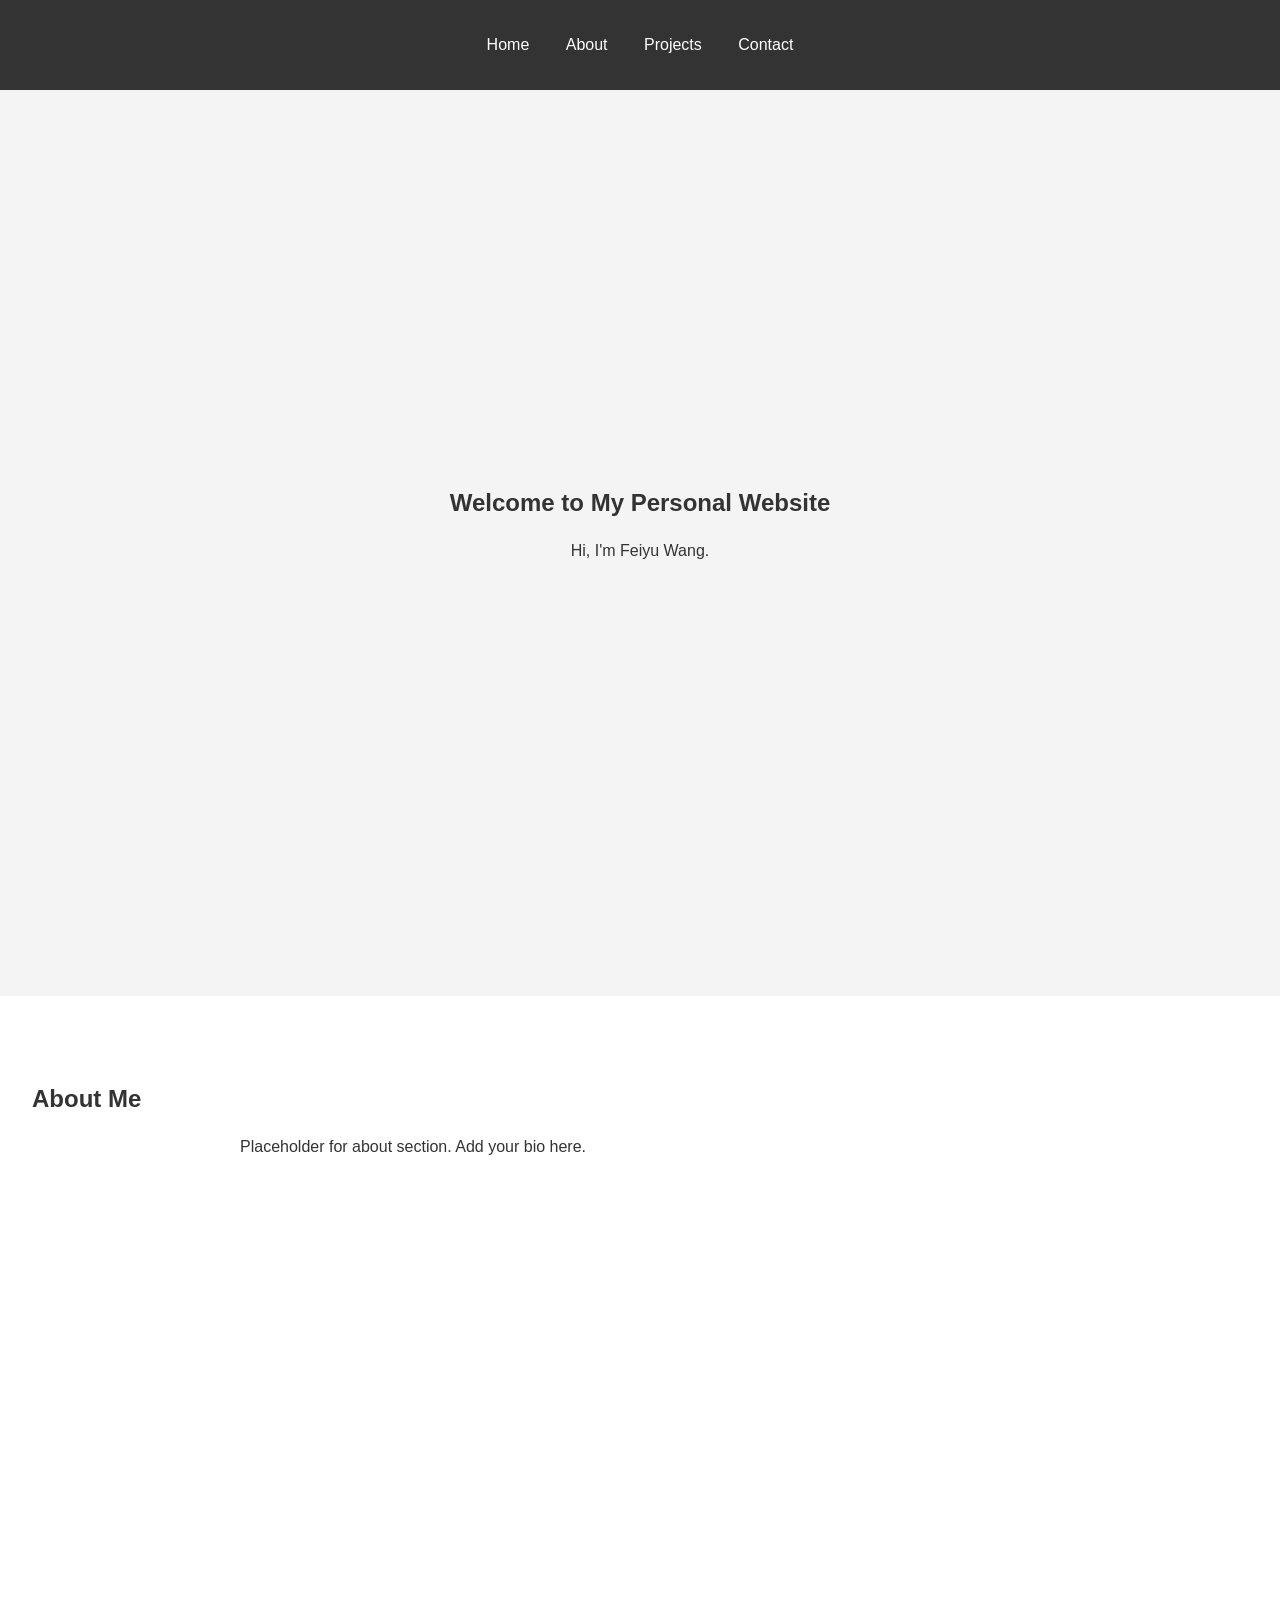
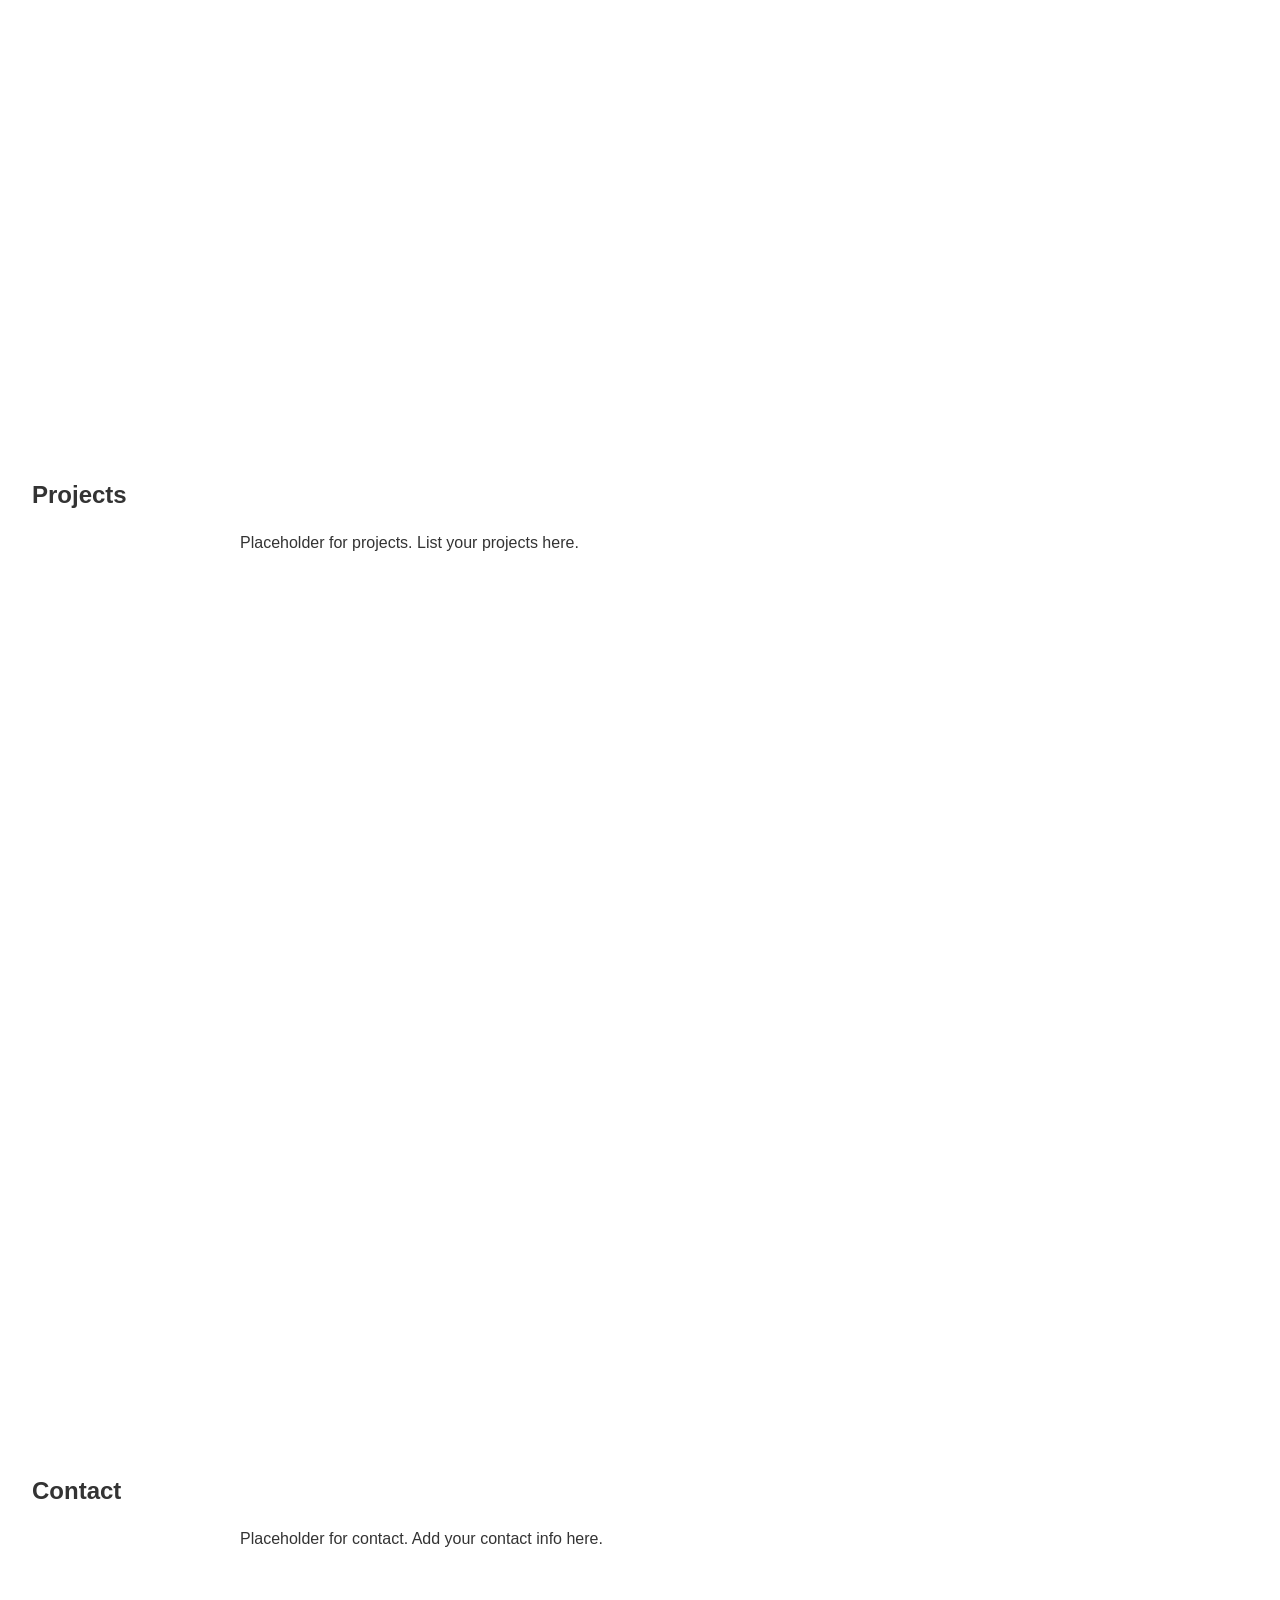
==== index.html @ bc4f3fb4 "Add initial site scaffold Bare academic homepage scaffold with Home / About / Projects / Contact sec" ====
<!DOCTYPE html>
<html lang="en">
<head>
    <meta charset="UTF-8">
    <meta name="viewport" content="width=device-width, initial-scale=1.0">
    <title>Feiyu Wang - Personal Website</title>
    <link rel="stylesheet" href="css/style.css">
</head>
<body>
    <header>
        <nav>
            <ul>
                <li><a href="#home">Home</a></li>
                <li><a href="#about">About</a></li>
                <li><a href="#projects">Projects</a></li>
                <li><a href="#contact">Contact</a></li>
            </ul>
        </nav>
    </header>
    <section id="home">
        <h1>Welcome to My Personal Website</h1>
        <p>Hi, I'm Feiyu Wang.</p>
    </section>
    <section id="about">
        <h2>About Me</h2>
        <p>Placeholder for about section. Add your bio here.</p>
    </section>
    <section id="projects">
        <h2>Projects</h2>
        <p>Placeholder for projects. List your projects here.</p>
    </section>
    <section id="contact">
        <h2>Contact</h2>
        <p>Placeholder for contact. Add your contact info here.</p>
    </section>
    <script src="js/script.js"></script>
</body>
</html>
---- css/style.css ----
body {
    font-family: Arial, sans-serif;
    margin: 0;
    padding: 0;
    line-height: 1.6;
    color: #333;
}

header {
    background: #333;
    color: #fff;
    padding: 1rem 0;
    position: fixed;
    width: 100%;
    top: 0;
    z-index: 100;
}

nav ul {
    list-style: none;
    padding: 0;
    text-align: center;
}

nav ul li {
    display: inline;
    margin: 0 1rem;
}

nav a {
    color: #fff;
    text-decoration: none;
}

nav a:hover {
    text-decoration: underline;
}

section {
    padding: 4rem 2rem 2rem;
    margin: 0;
    min-height: 100vh;
}

#home {
    background: #f4f4f4;
    text-align: center;
    display: flex;
    flex-direction: column;
    justify-content: center;
    align-items: center;
}

#about, #projects, #contact {
    background: #fff;
}

h1, h2 {
    margin-bottom: 1rem;
}

p {
    max-width: 800px;
    margin: 0 auto;
}
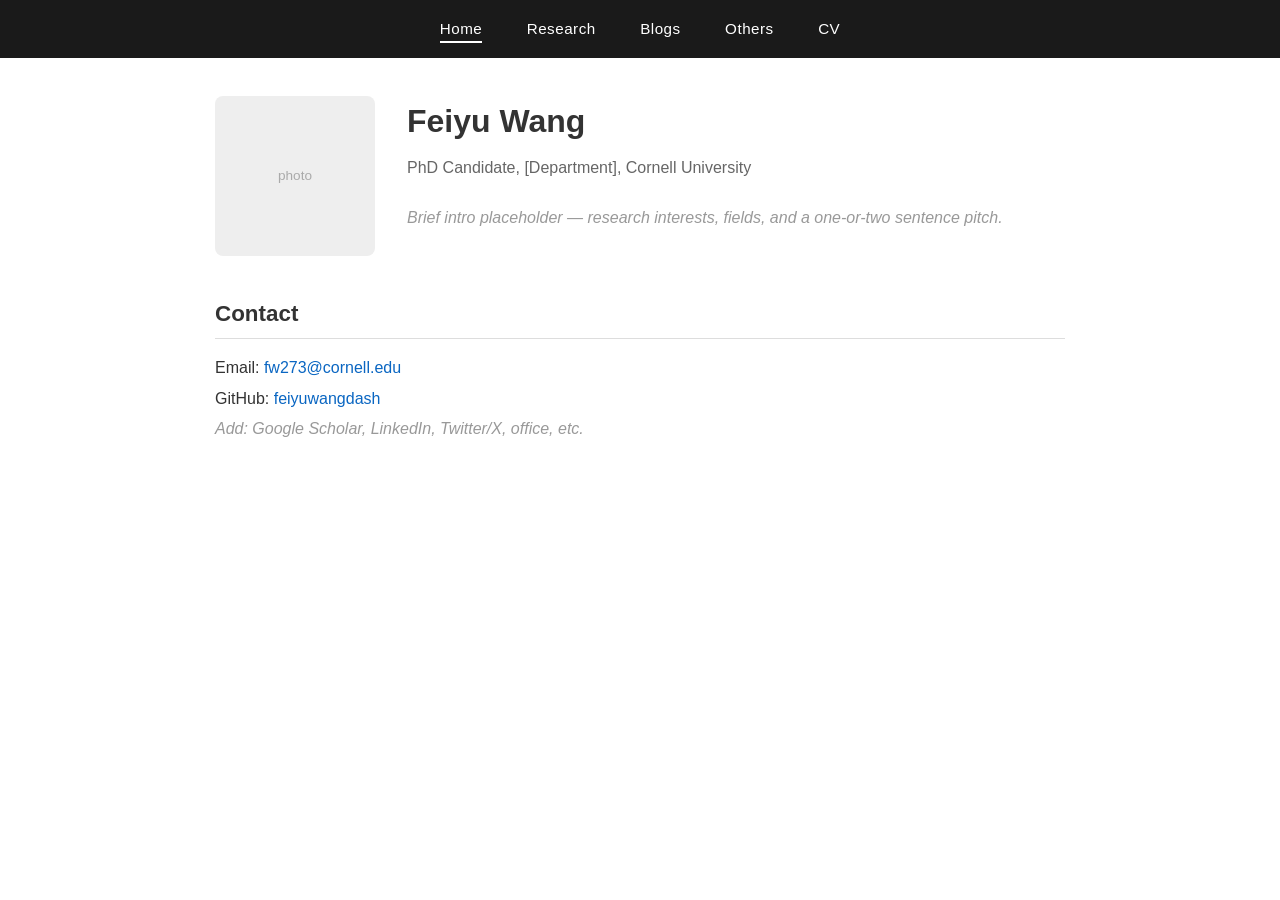
==== commit c5edd5c9: "Restructure nav into Home / Research / Blogs / Others / CV Replace single-page anchor sections with " ====
--- a/index.html
+++ b/index.html
@@ -3,36 +3,38 @@
 <head>
     <meta charset="UTF-8">
     <meta name="viewport" content="width=device-width, initial-scale=1.0">
-    <title>Feiyu Wang - Personal Website</title>
+    <title>Feiyu Wang</title>
     <link rel="stylesheet" href="css/style.css">
 </head>
 <body>
     <header>
         <nav>
             <ul>
-                <li><a href="#home">Home</a></li>
-                <li><a href="#about">About</a></li>
-                <li><a href="#projects">Projects</a></li>
-                <li><a href="#contact">Contact</a></li>
+                <li><a href="index.html" class="active">Home</a></li>
+                <li><a href="research.html">Research</a></li>
+                <li><a href="blogs.html">Blogs</a></li>
+                <li><a href="others.html">Others</a></li>
+                <li><a href="cv.html">CV</a></li>
             </ul>
         </nav>
     </header>
-    <section id="home">
-        <h1>Welcome to My Personal Website</h1>
-        <p>Hi, I'm Feiyu Wang.</p>
-    </section>
-    <section id="about">
-        <h2>About Me</h2>
-        <p>Placeholder for about section. Add your bio here.</p>
-    </section>
-    <section id="projects">
-        <h2>Projects</h2>
-        <p>Placeholder for projects. List your projects here.</p>
-    </section>
-    <section id="contact">
+    <main>
+        <div class="profile">
+            <div class="profile-photo">photo</div>
+            <div>
+                <h1>Feiyu Wang</h1>
+                <p class="subtitle">PhD Candidate, [Department], Cornell University</p>
+                <p class="placeholder">Brief intro placeholder &mdash; research interests, fields, and a one-or-two sentence pitch.</p>
+            </div>
+        </div>
+
         <h2>Contact</h2>
-        <p>Placeholder for contact. Add your contact info here.</p>
-    </section>
+        <ul class="contact-list">
+            <li>Email: <a href="mailto:fw273@cornell.edu">fw273@cornell.edu</a></li>
+            <li>GitHub: <a href="https://github.com/feiyuwangdash">feiyuwangdash</a></li>
+            <li class="placeholder">Add: Google Scholar, LinkedIn, Twitter/X, office, etc.</li>
+        </ul>
+    </main>
     <script src="js/script.js"></script>
 </body>
-</html>+</html>
--- a/css/style.css
+++ b/css/style.css
@@ -1,13 +1,14 @@
 body {
-    font-family: Arial, sans-serif;
+    font-family: -apple-system, BlinkMacSystemFont, "Segoe UI", Helvetica, Arial, sans-serif;
     margin: 0;
     padding: 0;
     line-height: 1.6;
     color: #333;
+    background: #fff;
 }
 
 header {
-    background: #333;
+    background: #1a1a1a;
     color: #fff;
     padding: 1rem 0;
     position: fixed;
@@ -19,47 +20,112 @@
 nav ul {
     list-style: none;
     padding: 0;
+    margin: 0;
     text-align: center;
 }
 
 nav ul li {
     display: inline;
-    margin: 0 1rem;
+    margin: 0 1.25rem;
 }
 
 nav a {
     color: #fff;
     text-decoration: none;
+    font-size: 0.95rem;
+    letter-spacing: 0.5px;
 }
 
 nav a:hover {
     text-decoration: underline;
 }
 
-section {
-    padding: 4rem 2rem 2rem;
-    margin: 0;
-    min-height: 100vh;
+nav a.active {
+    border-bottom: 2px solid #fff;
+    padding-bottom: 4px;
 }
 
-#home {
-    background: #f4f4f4;
-    text-align: center;
-    display: flex;
-    flex-direction: column;
-    justify-content: center;
-    align-items: center;
+main {
+    max-width: 850px;
+    margin: 0 auto;
+    padding: 6rem 2rem 4rem;
 }
 
-#about, #projects, #contact {
-    background: #fff;
+h1 {
+    font-size: 2rem;
+    margin: 0 0 0.5rem;
 }
 
-h1, h2 {
+h2 {
+    font-size: 1.4rem;
+    margin: 2.5rem 0 1rem;
+    border-bottom: 1px solid #ddd;
+    padding-bottom: 0.4rem;
+}
+
+h3 {
+    font-size: 1.15rem;
+    margin: 1.4rem 0 0.4rem;
+}
+
+p {
+    margin: 0.5rem 0;
+}
+
+a {
+    color: #0a66c2;
+    text-decoration: none;
+}
+
+a:hover {
+    text-decoration: underline;
+}
+
+.subtitle {
+    color: #666;
+    margin-bottom: 1.5rem;
+}
+
+.entry {
+    margin-bottom: 1.75rem;
+}
+
+.entry-meta {
+    color: #888;
+    font-size: 0.9rem;
+    margin: 0.1rem 0 0.4rem;
+}
+
+.placeholder {
+    color: #999;
+    font-style: italic;
+}
+
+.profile {
+    display: flex;
+    gap: 2rem;
+    align-items: flex-start;
     margin-bottom: 1rem;
 }
 
-p {
-    max-width: 800px;
-    margin: 0 auto;
-}+.profile-photo {
+    width: 160px;
+    height: 160px;
+    border-radius: 8px;
+    background: #eee;
+    flex-shrink: 0;
+    display: flex;
+    align-items: center;
+    justify-content: center;
+    color: #aaa;
+    font-size: 0.85rem;
+}
+
+.contact-list {
+    list-style: none;
+    padding: 0;
+}
+
+.contact-list li {
+    margin: 0.3rem 0;
+}
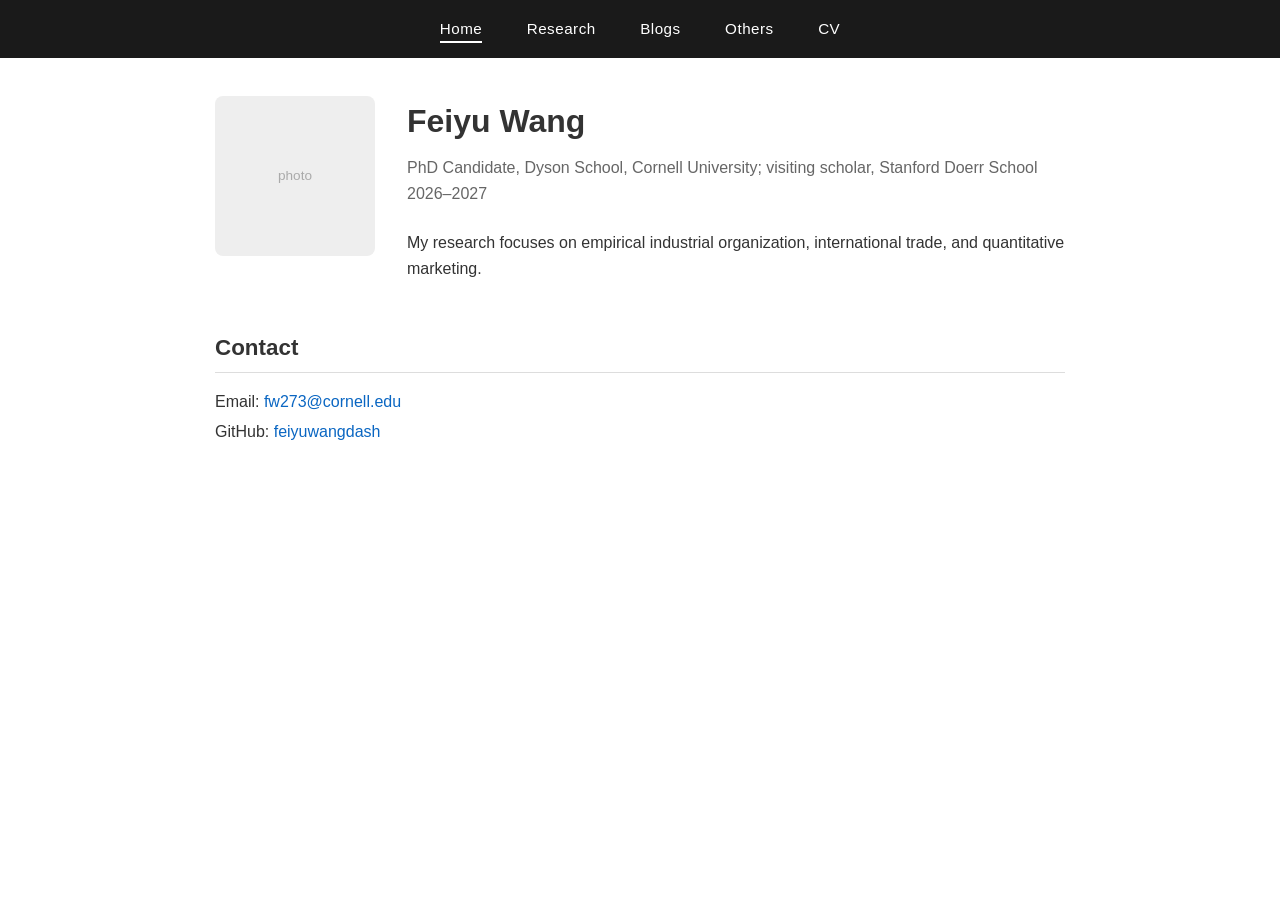
==== commit d9426137: "Update website with personal profile, teaching history, education, and references" ====
--- a/index.html
+++ b/index.html
@@ -23,8 +23,8 @@
             <div class="profile-photo">photo</div>
             <div>
                 <h1>Feiyu Wang</h1>
-                <p class="subtitle">PhD Candidate, [Department], Cornell University</p>
-                <p class="placeholder">Brief intro placeholder &mdash; research interests, fields, and a one-or-two sentence pitch.</p>
+                <p class="subtitle">PhD Candidate, Dyson School, Cornell University; visiting scholar, Stanford Doerr School 2026&ndash;2027</p>
+                <p>My research focuses on empirical industrial organization, international trade, and quantitative marketing.</p>
             </div>
         </div>
 
@@ -32,7 +32,6 @@
         <ul class="contact-list">
             <li>Email: <a href="mailto:fw273@cornell.edu">fw273@cornell.edu</a></li>
             <li>GitHub: <a href="https://github.com/feiyuwangdash">feiyuwangdash</a></li>
-            <li class="placeholder">Add: Google Scholar, LinkedIn, Twitter/X, office, etc.</li>
         </ul>
     </main>
     <script src="js/script.js"></script>
--- a/css/style.css
+++ b/css/style.css
@@ -129,3 +129,114 @@
 .contact-list li {
     margin: 0.3rem 0;
 }
+
+/* ---------- Long-form post pages ---------- */
+
+.post {
+    max-width: 720px;
+}
+
+.post .back-link {
+    margin-bottom: 1.5rem;
+    font-size: 0.9rem;
+}
+
+.post h1 {
+    font-size: 1.7rem;
+    line-height: 1.3;
+    margin-bottom: 0.4rem;
+}
+
+.post .entry-meta {
+    margin-bottom: 2rem;
+}
+
+.post p {
+    margin: 0.9rem 0;
+}
+
+.post ul {
+    margin: 0.9rem 0;
+    padding-left: 1.4rem;
+}
+
+.post ul li {
+    margin: 0.4rem 0;
+}
+
+.post figure {
+    margin: 2rem 0;
+    text-align: center;
+}
+
+.post figure img {
+    max-width: 100%;
+    height: auto;
+    display: block;
+    margin: 0 auto 0.6rem;
+}
+
+.post figcaption {
+    color: #555;
+    font-size: 0.88rem;
+    line-height: 1.5;
+    text-align: left;
+    max-width: 640px;
+    margin: 0 auto;
+}
+
+.post .equation {
+    text-align: center;
+    margin: 1.4rem 0;
+    font-style: italic;
+    color: #222;
+}
+
+.post code {
+    background: #f3f3f3;
+    color: #c0392b;
+    padding: 0.05rem 0.35rem;
+    border-radius: 3px;
+    font-size: 0.92em;
+    font-family: "SFMono-Regular", Menlo, Consolas, monospace;
+}
+
+.post table {
+    border-collapse: collapse;
+    width: 100%;
+    margin: 1.4rem 0;
+    font-size: 0.92rem;
+}
+
+.post table th,
+.post table td {
+    text-align: left;
+    padding: 0.45rem 0.7rem;
+    border-bottom: 1px solid #e5e5e5;
+}
+
+.post table th {
+    border-bottom: 2px solid #333;
+    font-weight: 600;
+}
+
+.post table tbody tr:hover {
+    background: #fafafa;
+}
+
+.post hr {
+    border: none;
+    border-top: 1px solid #e0e0e0;
+    margin: 2.5rem 0 1.5rem;
+}
+
+.post .footer-meta {
+    color: #666;
+    font-size: 0.9rem;
+}
+
+.post .note {
+    color: #666;
+    font-size: 0.86rem;
+    margin: 0.4rem 0 1.4rem;
+}
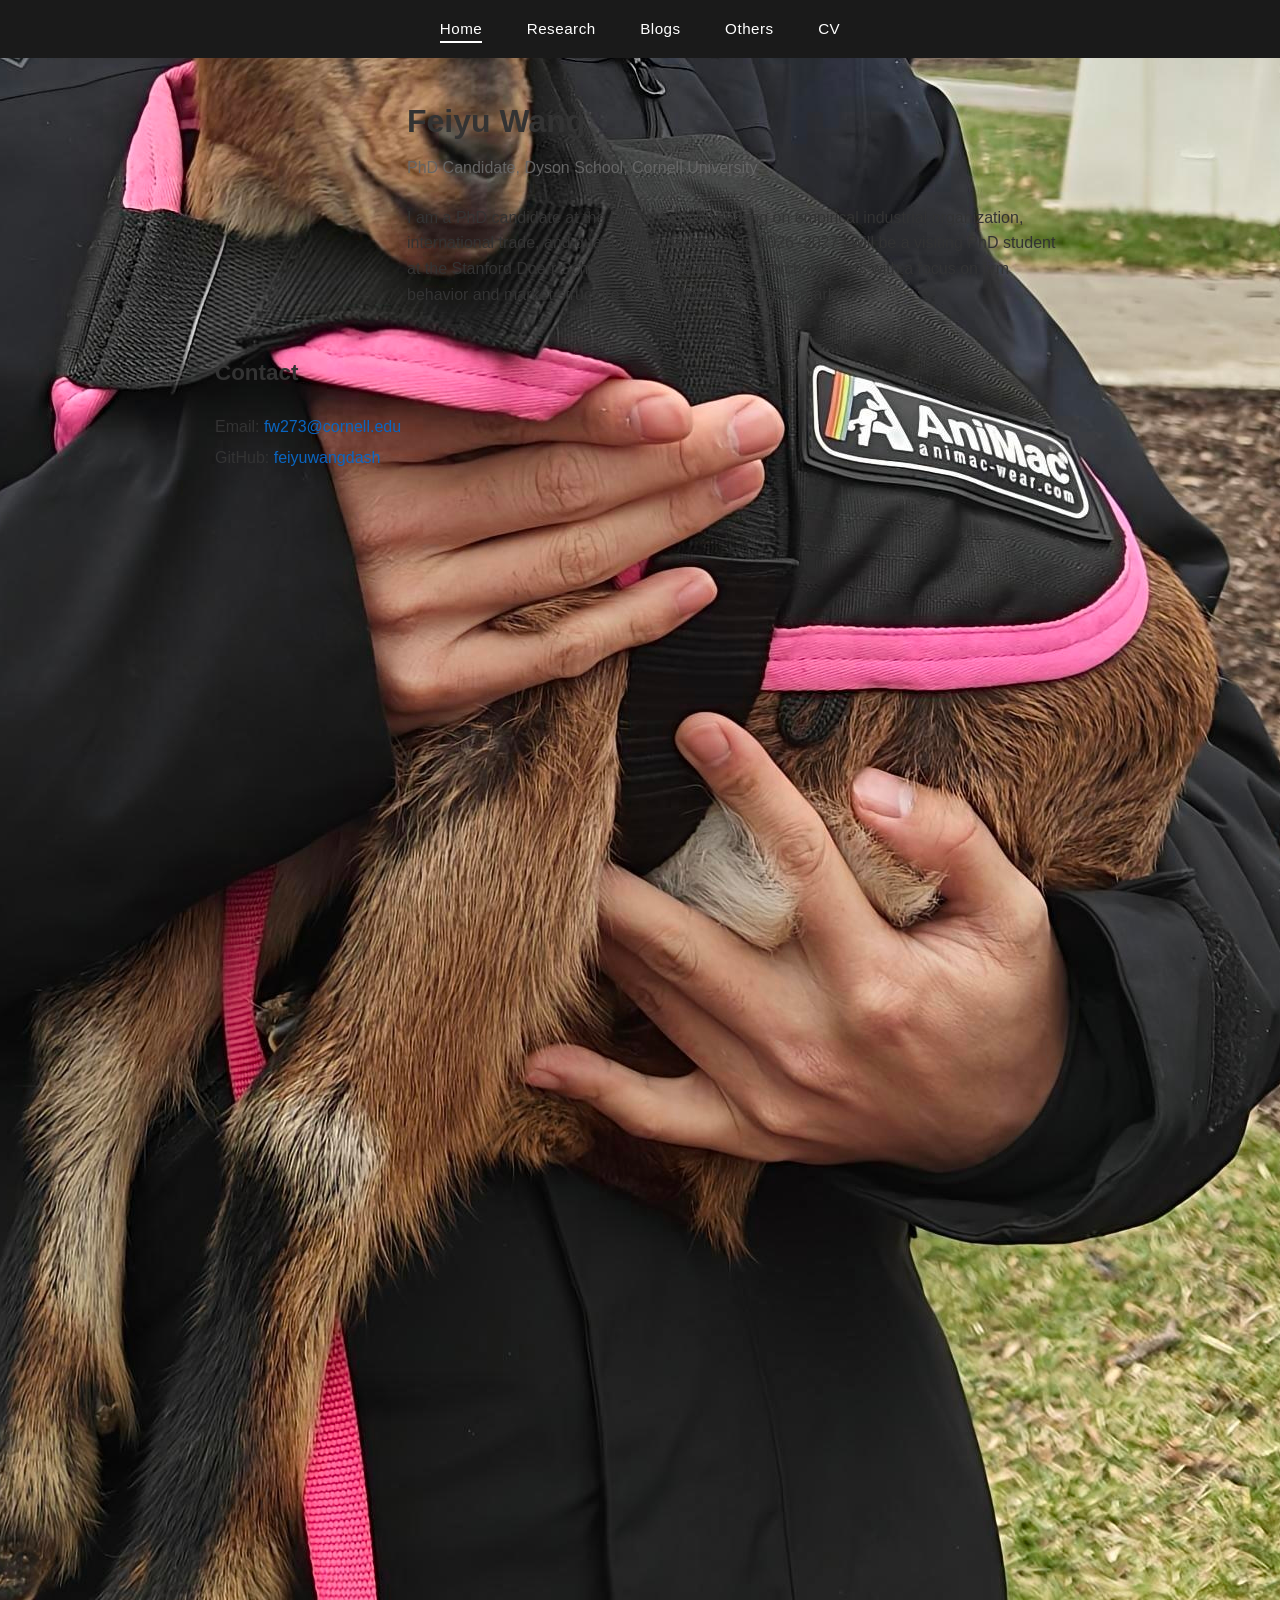
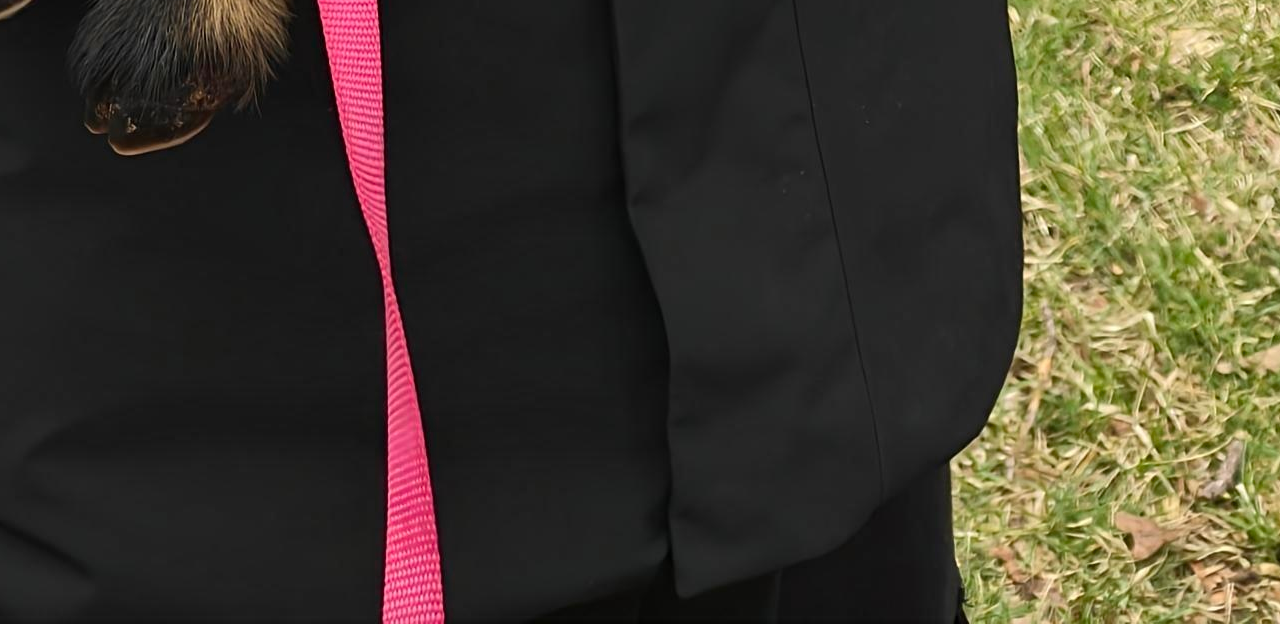
==== commit 12ee80c8: "Add homepage profile photo and update home page image path" ====
--- a/index.html
+++ b/index.html
@@ -20,11 +20,11 @@
     </header>
     <main>
         <div class="profile">
-            <div class="profile-photo">photo</div>
+            <div class="profile-photo"><img src="assets/profile.jpg" alt="Feiyu Wang"></div>
             <div>
                 <h1>Feiyu Wang</h1>
-                <p class="subtitle">PhD Candidate, Dyson School, Cornell University; visiting scholar, Stanford Doerr School 2026&ndash;2027</p>
-                <p>My research focuses on empirical industrial organization, international trade, and quantitative marketing.</p>
+                <p class="subtitle">PhD Candidate, Dyson School, Cornell University</p>
+                <p>I am a PhD candidate at the Dyson School working on empirical industrial organization, international trade, and quantitative marketing. In 2026–2027 I will be a visiting PhD student at the Stanford Doerr School, continuing these research interests with a focus on firm behavior and market structure across global and digital markets.</p>
             </div>
         </div>
 
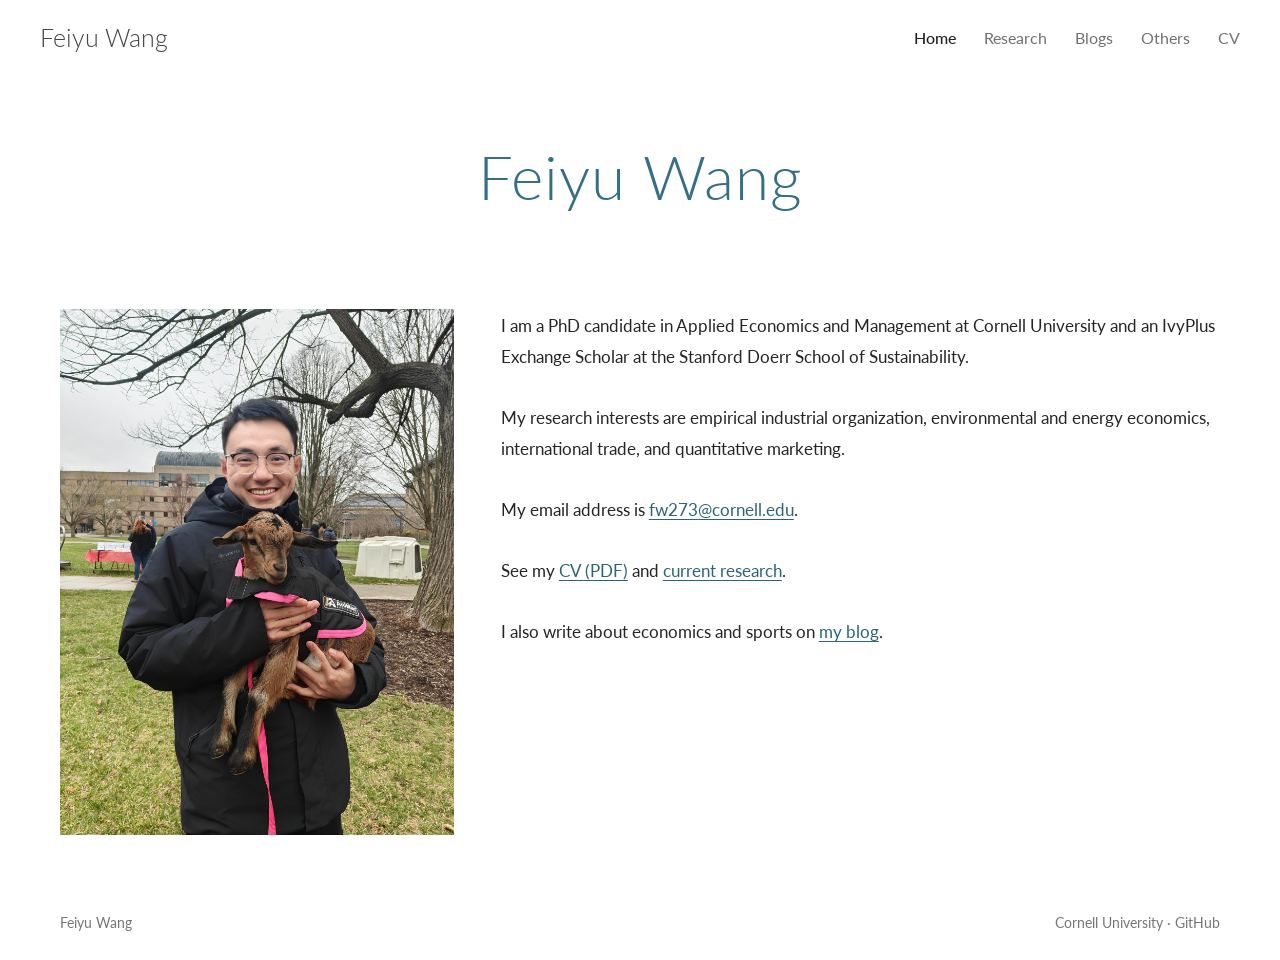
==== commit 3c585c79: "Polish academic website and update research and CV" ====
--- a/index.html
+++ b/index.html
@@ -3,14 +3,17 @@
 <head>
     <meta charset="UTF-8">
     <meta name="viewport" content="width=device-width, initial-scale=1.0">
-    <title>Feiyu Wang</title>
+    <meta name="description" content="Feiyu Wang is a PhD candidate at Cornell University working on empirical industrial organization, environmental and energy economics, international trade, and quantitative marketing.">
+    <title>Feiyu Wang | Applied Economics</title>
     <link rel="stylesheet" href="css/style.css">
 </head>
 <body>
-    <header>
-        <nav>
+    <a class="skip-link" href="#main-content">Skip to content</a>
+    <header class="site-header">
+        <nav class="site-nav" aria-label="Main navigation">
+            <a class="site-brand" href="index.html">Feiyu Wang</a>
             <ul>
-                <li><a href="index.html" class="active">Home</a></li>
+                <li><a href="index.html" class="active" aria-current="page">Home</a></li>
                 <li><a href="research.html">Research</a></li>
                 <li><a href="blogs.html">Blogs</a></li>
                 <li><a href="others.html">Others</a></li>
@@ -18,22 +21,23 @@
             </ul>
         </nav>
     </header>
-    <main>
-        <div class="profile">
-            <div class="profile-photo"><img src="assets/profile.jpg" alt="Feiyu Wang"></div>
-            <div>
-                <h1>Feiyu Wang</h1>
-                <p class="subtitle">PhD Candidate, Dyson School, Cornell University</p>
-                <p>I am a PhD candidate at the Dyson School working on empirical industrial organization, international trade, and quantitative marketing. In 2026–2027 I will be a visiting PhD student at the Stanford Doerr School, continuing these research interests with a focus on firm behavior and market structure across global and digital markets.</p>
+    <main class="home" id="main-content" tabindex="-1">
+        <div class="page-heading"><h1 id="profile-name">Feiyu Wang</h1></div>
+        <section class="hero" aria-labelledby="profile-name">
+            <figure class="profile-photo"><img src="assets/profile.jpg" alt="Feiyu Wang holding a goat on campus" width="3072" height="4096" fetchpriority="high"></figure>
+            <div class="hero-copy">
+                <p>I am a PhD candidate in Applied Economics and Management at Cornell University and an IvyPlus Exchange Scholar at the Stanford Doerr School of Sustainability.</p>
+                <p>My research interests are empirical industrial organization, environmental and energy economics, international trade, and quantitative marketing.</p>
+                <p>My email address is <a href="mailto:fw273@cornell.edu">fw273@cornell.edu</a>.</p>
+                <p>See my <a href="assets/cv.pdf">CV (PDF)</a> and <a href="research.html">current research</a>.</p>
+                <p>I also write about economics and sports on <a href="blogs.html">my blog</a>.</p>
             </div>
-        </div>
-
-        <h2>Contact</h2>
-        <ul class="contact-list">
-            <li>Email: <a href="mailto:fw273@cornell.edu">fw273@cornell.edu</a></li>
-            <li>GitHub: <a href="https://github.com/feiyuwangdash">feiyuwangdash</a></li>
-        </ul>
+        </section>
     </main>
-    <script src="js/script.js"></script>
+    <footer class="site-footer">
+        <a href="index.html">Feiyu Wang</a>
+        <span>Cornell University · <a href="https://github.com/feiyuwangdash">GitHub</a></span>
+    </footer>
+    <script src="js/script.js" defer></script>
 </body>
 </html>
--- a/css/style.css
+++ b/css/style.css
@@ -1,242 +1,181 @@
-body {
-    font-family: -apple-system, BlinkMacSystemFont, "Segoe UI", Helvetica, Arial, sans-serif;
-    margin: 0;
-    padding: 0;
-    line-height: 1.6;
-    color: #333;
-    background: #fff;
+/* Author: Feiyu Wang / Codex
+   Date: 2026-10-26
+   Purpose: Restrained academic layout informed by Martin O'Connell's website.
+   Inputs: Semantic page and article HTML. Outputs: Responsive presentation. */
+@font-face { font-family: Lato; font-style: normal; font-weight: 300; font-display: swap; src: url("../assets/fonts/Lato-Light.woff") format("woff"); }
+@font-face { font-family: Lato; font-style: normal; font-weight: 400; font-display: swap; src: url("../assets/fonts/Lato-Regular.woff") format("woff"); }
+@font-face { font-family: Lato; font-style: normal; font-weight: 500; font-display: swap; src: url("../assets/fonts/Lato-Medium.woff") format("woff"); }
+@font-face { font-family: Lato; font-style: normal; font-weight: 700; font-display: swap; src: url("../assets/fonts/Lato-Bold.woff") format("woff"); }
+:root {
+    color-scheme: light;
+    --paper: #fff;
+    --ink: #252525;
+    --muted: #666;
+    --accent: #2c6473;
+    --heading: #356f85;
+    --rule: #e7eaec;
+    --sans: Lato, "Helvetica Neue", Helvetica, Arial, sans-serif;
+    --serif: var(--sans);
+    --width: 1320px;
 }
-
-header {
-    background: #1a1a1a;
-    color: #fff;
-    padding: 1rem 0;
-    position: fixed;
-    width: 100%;
-    top: 0;
-    z-index: 100;
+* { box-sizing: border-box; }
+html { scroll-padding-top: 24px; }
+body { margin: 0; min-height: 100svh; display: flex; flex-direction: column; background: var(--paper); color: var(--ink); font: 17px/1.75 var(--sans); }
+a { color: var(--accent); text-decoration-thickness: 1px; text-underline-offset: 3px; }
+a:hover { color: #173f4b; }
+a:focus-visible, summary:focus-visible, [tabindex="0"]:focus-visible { outline: 2px solid var(--accent); outline-offset: 5px; border-radius: 1px; }
+::selection { background: #dfedf2; color: var(--ink); }
+img { display: block; max-width: 100%; height: auto; }
+svg { flex-shrink: 0; }
+.skip-link { position: absolute; top: -100px; left: 24px; z-index: 100; background: #fff; padding: 10px 18px; }
+.skip-link:focus { top: 12px; }
+.sr-only { position: absolute; width: 1px; height: 1px; padding: 0; margin: -1px; overflow: hidden; clip-path: inset(50%); white-space: nowrap; border: 0; }
+.site-header { width: calc(100% - 80px); max-width: 1340px; margin: 0 auto; padding: 20px 0; }
+.site-nav { display: flex; align-items: center; justify-content: space-between; gap: 32px; }
+.site-brand { color: #454545; font: 300 25px/1.4 var(--sans); text-decoration: none; white-space: nowrap; }
+.site-nav ul { display: flex; flex-wrap: wrap; align-items: center; gap: 28px; list-style: none; padding: 0; margin: 0; }
+.site-nav li { margin: 0; }
+.site-nav li a { display: block; color: #707070; font: 400 16px/1.6 var(--sans); text-decoration: none; padding: 3px 0; }
+.site-nav li a:hover, .site-nav li a[aria-current="page"] { color: #222; }
+.site-nav li a[aria-current="page"] { font-weight: 500; }
+main { flex: 1; width: calc(100% - 120px); max-width: var(--width); margin: 0 auto; padding: 44px 0 58px; }
+main:focus { outline: none; }
+h1, h2, h3 { font-family: var(--sans); text-wrap: pretty; }
+h1 { margin: 0; color: var(--heading); text-align: center; font-size: clamp(44px, 4.85vw, 72px); line-height: 1.2; letter-spacing: 1px; font-weight: 300; }
+h2 { margin: 40px 0 18px; font-size: 25px; line-height: 1.4; font-weight: 400; }
+h3 { margin: 0 0 8px; font-size: 20px; line-height: 1.5; font-weight: 500; }
+p { margin: 0 0 20px; }
+.page-heading { margin-bottom: 80px; }
+.text-link { display: inline-flex; align-items: center; gap: 10px; font-size: 17px; }
+.arrow { width: 18px; height: 18px; }
+.home { padding-top: 64px; }
+.home .page-heading { margin-bottom: 96px; }
+.hero { display: grid; grid-template-columns: 34% minmax(0, 1fr); align-items: start; gap: 4%; }
+.hero-copy { padding-top: 2px; font-size: clamp(16px, 1.34vw, 20px); line-height: 1.8; }
+.hero-copy p { margin-bottom: 30px; }
+.profile-photo { margin: 0; }
+.profile-photo img { width: 100%; aspect-ratio: 3 / 4; object-fit: contain; }
+.content-section { margin-top: 44px; }
+.content-section > h2 { margin: 0 0 19px; }
+.content-section p { max-width: 900px; }
+.research-section { margin-top: 54px; }
+.research-section:first-of-type { margin-top: 0; }
+.research-paper h3 { font-size: 20px; line-height: 1.55; margin-bottom: 10px; font-weight: 500; }
+.research-paper + .research-paper { margin-top: 28px; }
+.research-paper .paper-coauthors { color: var(--muted); font-size: 17px; margin: -3px 0 10px; }
+.research-section p { max-width: 1200px; }
+.research-section > div > p:last-child, .paper-abstract p:last-child { margin-bottom: 0; }
+.paper-abstract { margin-top: 8px; }
+.paper-abstract summary { width: fit-content; cursor: pointer; color: var(--accent); text-decoration: underline; text-underline-offset: 3px; }
+.paper-abstract summary::marker { color: var(--ink); font-size: .8em; }
+.paper-abstract[open] summary { margin-bottom: 15px; }
+.paper-abstract p { max-width: 980px; font-size: 17px; line-height: 1.8; }
+.archive { max-width: 1120px; }
+.writing-row { display: grid; grid-template-columns: 145px minmax(0, 1fr); gap: 32px; padding: 0 0 30px; }
+.writing-row time { color: var(--muted); font-size: 14px; padding-top: 4px; font-variant-numeric: tabular-nums; }
+.writing-row h2, .writing-row h3 { font-size: 21px; line-height: 1.5; margin: 0 0 5px; font-weight: 400; }
+.writing-row p { font-size: 16px; margin: 0; }
+.writing-row .entry-subtitle { margin: 0 0 7px; color: var(--ink); }
+.writing-row .entry-summary { color: var(--muted); }
+.timeline { margin: 0; }
+.timeline-row { display: grid; grid-template-columns: 200px minmax(0, 1fr); gap: 34px; padding: 12px 0; }
+.timeline dt { font-size: 15px; color: var(--muted); }
+.timeline dd { margin: 0; }
+.timeline dd strong { font-weight: 500; }
+.timeline dd span { display: block; color: var(--muted); font-size: 16px; }
+.reference-list { list-style: none; padding: 0; margin: 0; }
+.reference-list li { margin: 0 0 16px; }
+.reference-list span { display: block; font-size: 16px; color: var(--muted); }
+.site-footer { display: flex; justify-content: space-between; align-items: center; gap: 24px; width: calc(100% - 120px); max-width: var(--width); margin: 0 auto; padding: 18px 0 24px; font-size: 14px; color: #767676; }
+.site-footer a { color: inherit; text-decoration: none; }
+.site-footer a:hover { text-decoration: underline; }
+/* Preserve the shared structure of existing long-form posts. */
+.post { flex: 1; max-width: 760px; padding-top: 44px; font-size: 18px; line-height: 1.8; overflow-wrap: break-word; }
+.post .back-link { margin: 0 0 28px; font-size: 15px; }
+.post h1 { text-align: left; color: var(--ink); font-size: clamp(32px, 3.4vw, 46px); line-height: 1.18; letter-spacing: -1.1px; margin-bottom: 18px; }
+.entry-meta, .post-views { color: var(--muted); font-size: 14px; }
+.post > .entry-meta { padding-bottom: 28px; margin: 0 0 38px; border-bottom: 1px solid var(--rule); }
+.post-views { white-space: nowrap; }
+.post h2 { font-size: 29px; line-height: 1.3; margin: 44px 0 20px; letter-spacing: -.4px; }
+.post h3 { font-size: 23px; margin: 28px 0 14px; }
+.post p { margin: 1em 0; }
+.post ul, .post ol { padding-left: 1.4em; }
+.post li { margin: .4em 0; }
+.post figure { margin: 34px 0; }
+.post figure img { margin: 0 auto 12px; }
+.post figcaption { color: var(--muted); font-size: 14px; line-height: 1.65; text-align: left; }
+.post .portrait-figure img { max-width: min(560px, 100%); }
+.post .equation { text-align: center; font-style: italic; margin: 25px 0; max-width: 100%; overflow-x: auto; overflow-y: hidden; padding: 8px 0; }
+.post mjx-container[display="true"] { max-width: 100%; overflow-x: auto; overflow-y: hidden; }
+.post code { background: #f5f4f4; color: #2c6473; padding: 2px 5px; border-radius: 2px; font: .9em/1.6 "SFMono-Regular", Menlo, Consolas, monospace; overflow-wrap: anywhere; }
+.post pre { max-width: 100%; overflow-x: auto; padding: 16px; background: #f5f4f4; }
+.post table { width: 100%; border-collapse: collapse; margin: 24px 0; font-size: 14px; line-height: 1.6; }
+.post th, .post td { padding: 10px 12px; border-bottom: 1px solid var(--rule); text-align: left; vertical-align: top; }
+.post th { border-bottom: 1px solid var(--ink); font-weight: 600; }
+.post tbody tr:hover { background: #faf9f9; }
+.post .table-scroll { max-width: 100%; overflow-x: auto; margin: 24px 0; -webkit-overflow-scrolling: touch; }
+.post .table-scroll table { min-width: 650px; margin: 0; }
+.post hr { border: 0; border-top: 1px solid var(--rule); margin: 36px 0 24px; }
+.post .footer-meta, .post .note { color: var(--muted); font-size: 14px; line-height: 1.7; }
+.post .callout { margin: 28px 0; padding: 16px 22px; border-left: 3px solid var(--accent); background: #f5f8f9; }
+.post .callout h3 { margin-top: 0; }
+.post .citation { font-size: .72em; line-height: 0; vertical-align: super; }
+.post .references { font-size: 14px; color: var(--muted); }
+.post .references li { margin: 12px 0; overflow-wrap: anywhere; }
+.post .inline-math { white-space: nowrap; }
+[id] { scroll-margin-top: 24px; }
+@media (max-width: 900px) {
+    .site-header { width: calc(100% - 64px); }
+    main, .site-footer { width: calc(100% - 64px); }
+    .site-nav ul { gap: 22px; }
+    .page-heading { margin-bottom: 60px; }
+    .home .page-heading { margin-bottom: 64px; }
+    .hero { grid-template-columns: 33% minmax(0, 1fr); gap: 5%; }
+    .hero-copy { font-size: 16px; }
+    .hero-copy p { margin-bottom: 20px; }
+    .timeline-row { grid-template-columns: 155px minmax(0, 1fr); gap: 24px; }
+    .writing-row { grid-template-columns: 120px minmax(0, 1fr); gap: 24px; }
 }
-
-nav ul {
-    list-style: none;
-    padding: 0;
-    margin: 0;
-    text-align: center;
+@media (max-width: 640px) {
+    body { font-size: 16px; }
+    .site-header, main, .site-footer { width: calc(100% - 40px); }
+    .site-header { padding: 18px 0 12px; }
+    .site-nav { flex-direction: column; align-items: flex-start; gap: 13px; }
+    .site-brand { font-size: 22px; }
+    .site-nav ul { width: 100%; justify-content: space-between; gap: 12px; }
+    .site-nav li a { font-size: 15px; padding: 4px 0; }
+    main, .home { padding: 34px 0 40px; }
+    h1 { font-size: 40px; line-height: 1.25; letter-spacing: .5px; }
+    h2 { font-size: 23px; }
+    .page-heading, .home .page-heading { margin-bottom: 46px; }
+    .hero { grid-template-columns: 1fr; gap: 34px; }
+    .profile-photo { width: min(360px, 100%); margin: 0 auto; }
+    .hero-copy { padding: 0; font-size: 16px; }
+    .hero-copy p { margin-bottom: 22px; }
+    .research-section { margin-top: 38px; }
+    .research-paper h3 { font-size: 18px; }
+    .research-paper .paper-coauthors, .paper-abstract p { font-size: 16px; }
+    .writing-row, .timeline-row { grid-template-columns: 1fr; gap: 5px; }
+    .writing-row { padding-bottom: 28px; }
+    .writing-row h2 { font-size: 19px; }
+    .timeline-row { padding: 12px 0; }
+    .timeline dt { font-size: 14px; }
+    .site-footer { font-size: 12px; gap: 12px; }
+    .post { width: calc(100% - 40px); font-size: 17px; line-height: 1.8; }
+    .post h1 { font-size: 32px; letter-spacing: -.4px; }
+    .post h2 { font-size: 26px; }
+    .post figure { margin: 28px 0; }
+    .post .callout { padding: 12px 16px; }
+    .post .inline-math { white-space: normal; }
 }
-
-nav ul li {
-    display: inline;
-    margin: 0 1.25rem;
+@media (prefers-reduced-motion: reduce) { html { scroll-behavior: auto; } }
+@media print {
+    .site-header, .site-footer, .skip-link, .back-link, .post-views { display: none; }
+    body { display: block; font-size: 11pt; }
+    main, .post { max-width: none; width: 100%; margin: 0; padding: 0; }
+    a { color: inherit; }
+    h1, h2, h3 { break-after: avoid; }
+    figure, .timeline-row, .research-paper { break-inside: avoid; }
+    .post .table-scroll { overflow: visible; }
+    .post .table-scroll table { min-width: 0; }
 }
-
-nav a {
-    color: #fff;
-    text-decoration: none;
-    font-size: 0.95rem;
-    letter-spacing: 0.5px;
-}
-
-nav a:hover {
-    text-decoration: underline;
-}
-
-nav a.active {
-    border-bottom: 2px solid #fff;
-    padding-bottom: 4px;
-}
-
-main {
-    max-width: 850px;
-    margin: 0 auto;
-    padding: 6rem 2rem 4rem;
-}
-
-h1 {
-    font-size: 2rem;
-    margin: 0 0 0.5rem;
-}
-
-h2 {
-    font-size: 1.4rem;
-    margin: 2.5rem 0 1rem;
-    border-bottom: 1px solid #ddd;
-    padding-bottom: 0.4rem;
-}
-
-h3 {
-    font-size: 1.15rem;
-    margin: 1.4rem 0 0.4rem;
-}
-
-p {
-    margin: 0.5rem 0;
-}
-
-a {
-    color: #0a66c2;
-    text-decoration: none;
-}
-
-a:hover {
-    text-decoration: underline;
-}
-
-.subtitle {
-    color: #666;
-    margin-bottom: 1.5rem;
-}
-
-.entry {
-    margin-bottom: 1.75rem;
-}
-
-.entry-meta {
-    color: #888;
-    font-size: 0.9rem;
-    margin: 0.1rem 0 0.4rem;
-}
-
-.placeholder {
-    color: #999;
-    font-style: italic;
-}
-
-.profile {
-    display: flex;
-    gap: 2rem;
-    align-items: flex-start;
-    margin-bottom: 1rem;
-}
-
-.profile-photo {
-    width: 160px;
-    height: 160px;
-    border-radius: 8px;
-    background: #eee;
-    flex-shrink: 0;
-    display: flex;
-    align-items: center;
-    justify-content: center;
-    color: #aaa;
-    font-size: 0.85rem;
-}
-
-.contact-list {
-    list-style: none;
-    padding: 0;
-}
-
-.contact-list li {
-    margin: 0.3rem 0;
-}
-
-/* ---------- Long-form post pages ---------- */
-
-.post {
-    max-width: 720px;
-}
-
-.post .back-link {
-    margin-bottom: 1.5rem;
-    font-size: 0.9rem;
-}
-
-.post h1 {
-    font-size: 1.7rem;
-    line-height: 1.3;
-    margin-bottom: 0.4rem;
-}
-
-.post .entry-meta {
-    margin-bottom: 2rem;
-}
-
-.post p {
-    margin: 0.9rem 0;
-}
-
-.post ul {
-    margin: 0.9rem 0;
-    padding-left: 1.4rem;
-}
-
-.post ul li {
-    margin: 0.4rem 0;
-}
-
-.post figure {
-    margin: 2rem 0;
-    text-align: center;
-}
-
-.post figure img {
-    max-width: 100%;
-    height: auto;
-    display: block;
-    margin: 0 auto 0.6rem;
-}
-
-.post figcaption {
-    color: #555;
-    font-size: 0.88rem;
-    line-height: 1.5;
-    text-align: left;
-    max-width: 640px;
-    margin: 0 auto;
-}
-
-.post .equation {
-    text-align: center;
-    margin: 1.4rem 0;
-    font-style: italic;
-    color: #222;
-}
-
-.post code {
-    background: #f3f3f3;
-    color: #c0392b;
-    padding: 0.05rem 0.35rem;
-    border-radius: 3px;
-    font-size: 0.92em;
-    font-family: "SFMono-Regular", Menlo, Consolas, monospace;
-}
-
-.post table {
-    border-collapse: collapse;
-    width: 100%;
-    margin: 1.4rem 0;
-    font-size: 0.92rem;
-}
-
-.post table th,
-.post table td {
-    text-align: left;
-    padding: 0.45rem 0.7rem;
-    border-bottom: 1px solid #e5e5e5;
-}
-
-.post table th {
-    border-bottom: 2px solid #333;
-    font-weight: 600;
-}
-
-.post table tbody tr:hover {
-    background: #fafafa;
-}
-
-.post hr {
-    border: none;
-    border-top: 1px solid #e0e0e0;
-    margin: 2.5rem 0 1.5rem;
-}
-
-.post .footer-meta {
-    color: #666;
-    font-size: 0.9rem;
-}
-
-.post .note {
-    color: #666;
-    font-size: 0.86rem;
-    margin: 0.4rem 0 1.4rem;
-}
